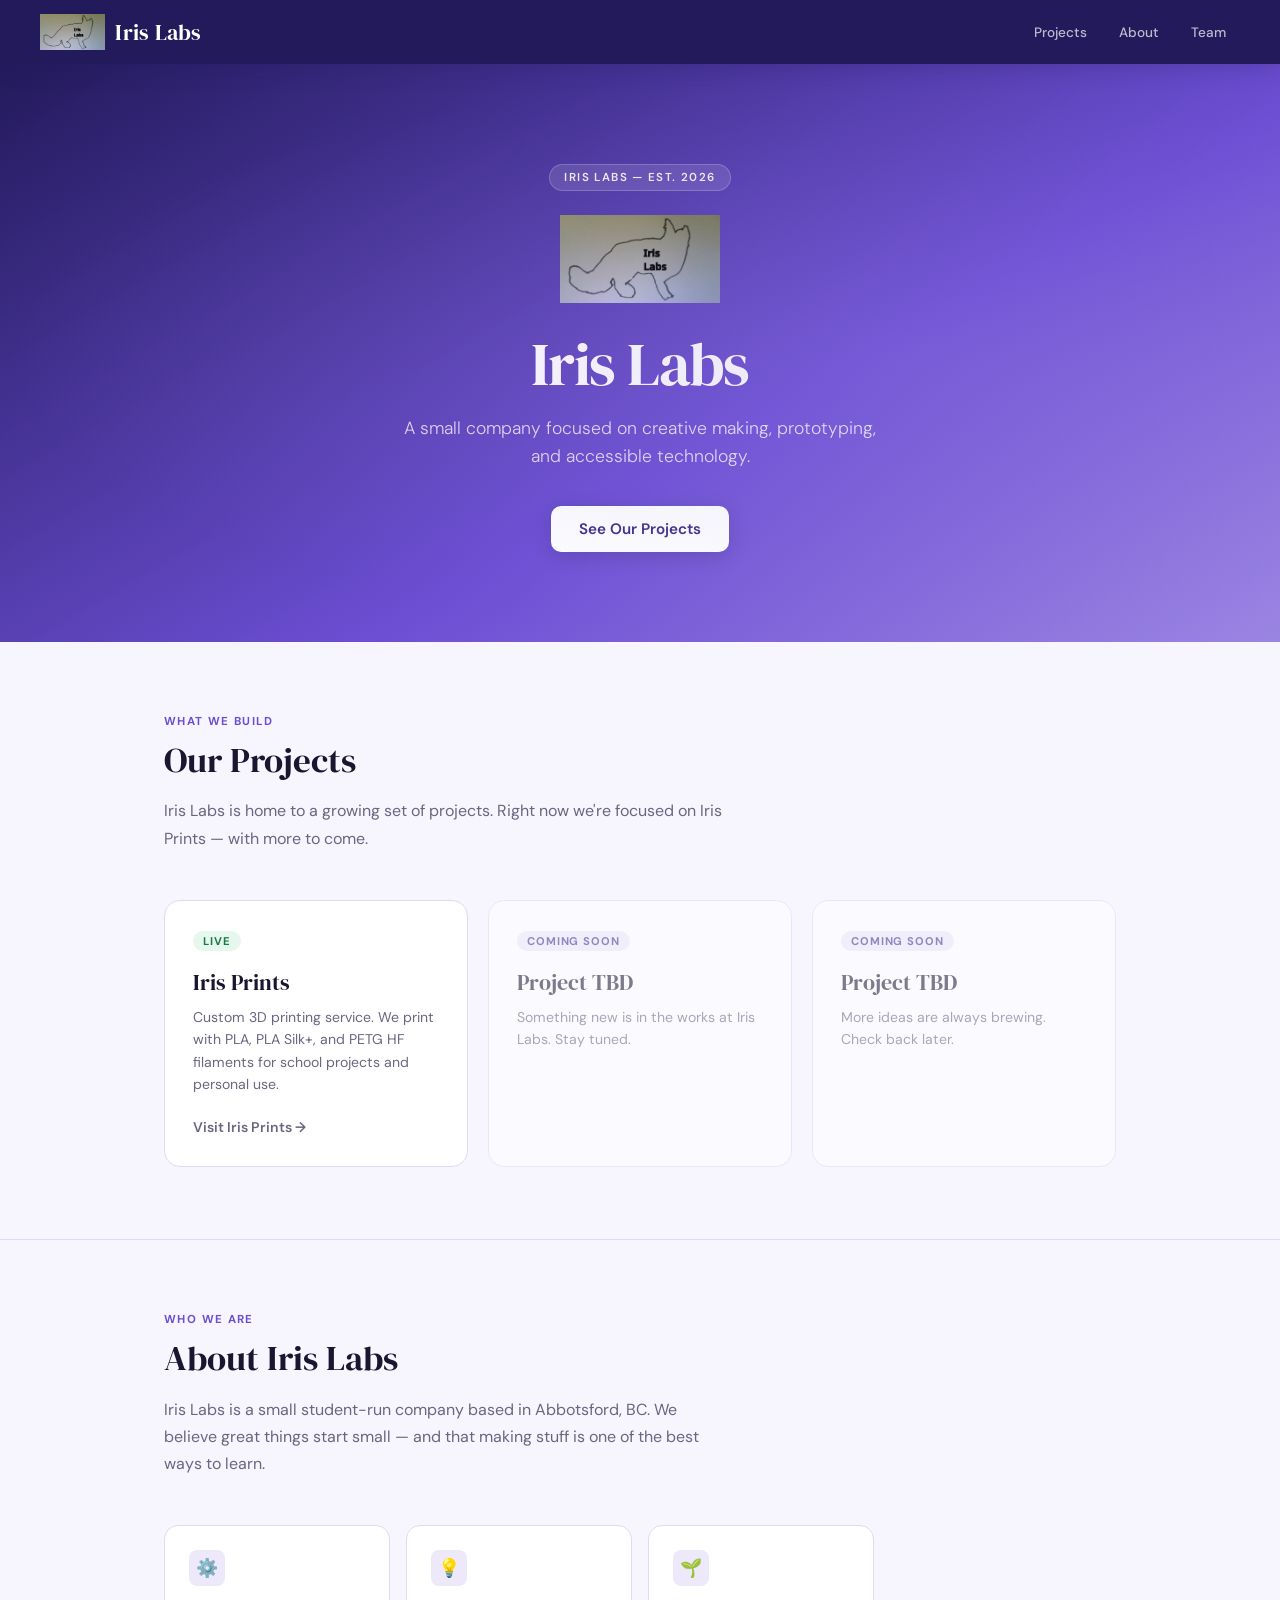
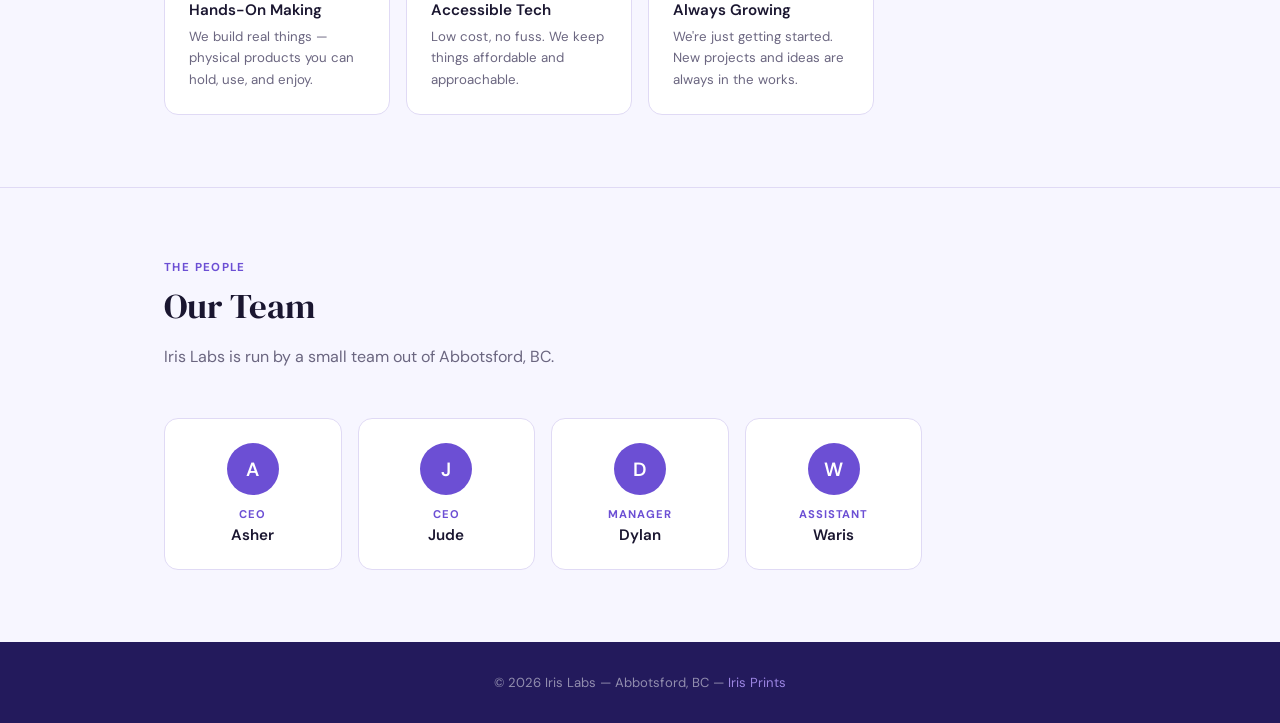
==== index.html @ fc442442 "add site files" ====
<!DOCTYPE html>
<html lang="en">
<head>
  <link rel="icon" type="image/png" href="assets/logo.png">
  <meta charset="UTF-8">
  <meta name="viewport" content="width=device-width, initial-scale=1.0">
  <title>Iris Labs</title>
  <link rel="stylesheet" href="style.css">
</head>
<body>

  <nav class="navbar">
    <a href="index.html" class="navbar-brand">
      <img src="assets/logo.png" alt="Iris Labs cat logo">
      Iris Labs
    </a>
    <div class="navbar-links">
      <a href="#projects">Projects</a>
      <a href="#about">About</a>
      <a href="#team">Team</a>
    </div>
  </nav>

  <!-- HERO -->
  <section class="hero">
    <div class="hero-eyebrow">Iris Labs — Est. 2026</div>
    <img src="assets/logo.png" alt="Iris Labs Logo" class="hero-logo">
    <h1>Iris Labs</h1>
    <p>A small company focused on creative making, prototyping, and accessible technology.</p>
    <a href="#projects" class="hero-cta">See Our Projects</a>
  </section>

  <!-- PROJECTS -->
  <section class="section" id="projects">
    <div class="container">
      <p class="section-label">What We Build</p>
      <h2>Our Projects</h2>
      <p class="section-intro">Iris Labs is home to a growing set of projects. Right now we're focused on Iris Prints — with more to come.</p>

      <div class="projects-grid">

        <a href="irisprints/index.html" class="project-card">
          <span class="project-tag tag-live">Live</span>
          <h3>Iris Prints</h3>
          <p>Custom 3D printing service. We print with PLA, PLA Silk+, and PETG HF filaments for school projects and personal use.</p>
          <p class="project-arrow">Visit Iris Prints →</p>
        </a>

        <div class="project-card coming-soon">
          <span class="project-tag tag-soon">Coming Soon</span>
          <h3>Project TBD</h3>
          <p>Something new is in the works at Iris Labs. Stay tuned.</p>
        </div>

        <div class="project-card coming-soon">
          <span class="project-tag tag-soon">Coming Soon</span>
          <h3>Project TBD</h3>
          <p>More ideas are always brewing. Check back later.</p>
        </div>

      </div>
    </div>
  </section>

  <hr class="divider">

  <!-- ABOUT -->
  <section class="section" id="about">
    <div class="container">
      <p class="section-label">Who We Are</p>
      <h2>About Iris Labs</h2>
      <p class="section-intro">Iris Labs is a small student-run company based in Abbotsford, BC. We believe great things start small — and that making stuff is one of the best ways to learn.</p>

      <div class="about-grid">
        <div class="about-card">
          <div class="about-card-icon">⚙️</div>
          <h4>Hands-On Making</h4>
          <p>We build real things — physical products you can hold, use, and enjoy.</p>
        </div>
        <div class="about-card">
          <div class="about-card-icon">💡</div>
          <h4>Accessible Tech</h4>
          <p>Low cost, no fuss. We keep things affordable and approachable.</p>
        </div>
        <div class="about-card">
          <div class="about-card-icon">🌱</div>
          <h4>Always Growing</h4>
          <p>We're just getting started. New projects and ideas are always in the works.</p>
        </div>
      </div>
    </div>
  </section>

  <hr class="divider">

  <!-- TEAM -->
  <section class="section" id="team">
    <div class="container">
      <p class="section-label">The People</p>
      <h2>Our Team</h2>
      <p class="section-intro">Iris Labs is run by a small team out of Abbotsford, BC.</p>

      <div class="team-grid">
        <div class="team-card">
          <div class="team-avatar">A</div>
          <p class="team-role">CEO</p>
          <p class="team-name">Asher</p>
        </div>
        <div class="team-card">
          <div class="team-avatar">J</div>
          <p class="team-role">CEO</p>
          <p class="team-name">Jude</p>
        </div>
        <div class="team-card">
          <div class="team-avatar">D</div>
          <p class="team-role">Manager</p>
          <p class="team-name">Dylan</p>
        </div>
        <div class="team-card">
          <div class="team-avatar">W</div>
          <p class="team-role">Assistant</p>
          <p class="team-name">Waris</p>
        </div>
      </div>
    </div>
  </section>

  <footer>
    &copy; 2026 Iris Labs &mdash; Abbotsford, BC &mdash; <a href="irisprints/index.html">Iris Prints</a>
  </footer>

</body>
</html>
---- style.css ----
@import url('https://fonts.googleapis.com/css2?family=DM+Serif+Display&family=DM+Sans:ital,wght@0,300;0,400;0,500;0,600;1,300&display=swap');

*, *::before, *::after { box-sizing: border-box; margin: 0; padding: 0; }

:root {
  --iris:       #6C4FD4;
  --iris-light: #EDE9FA;
  --iris-mid:   #9B85E2;
  --iris-dark:  #3C2D8A;
  --iris-deep:  #231A5C;
  --surface:    #F7F6FF;
  --white:      #ffffff;
  --text:       #1A1630;
  --muted:      #6B6680;
  --border:     #E0DAF5;
}

html { scroll-behavior: smooth; }

body {
  font-family: 'DM Sans', sans-serif;
  background: var(--surface);
  color: var(--text);
  min-height: 100vh;
}

/* ── NAVBAR ─────────────────────────────── */
.navbar {
  background: var(--iris-deep);
  display: flex;
  align-items: center;
  justify-content: space-between;
  padding: 0 40px;
  height: 64px;
  position: sticky;
  top: 0;
  z-index: 1000;
  box-shadow: 0 2px 20px rgba(35,26,92,0.25);
}

.navbar-brand {
  font-family: 'DM Serif Display', serif;
  font-size: 1.4rem;
  color: #fff;
  text-decoration: none;
  letter-spacing: 0.01em;
  display: flex;
  align-items: center;
  gap: 10px;
}

.navbar-brand img {
  height: 36px;
  width: auto;
}

.navbar-links { display: flex; gap: 4px; }

.navbar-links a {
  color: rgba(255,255,255,0.7);
  text-decoration: none;
  font-size: 0.85rem;
  font-weight: 500;
  padding: 7px 14px;
  border-radius: 6px;
  transition: background 0.2s, color 0.2s;
}

.navbar-links a:hover {
  background: rgba(255,255,255,0.1);
  color: #fff;
}

/* ── HERO ────────────────────────────────── */
.hero {
  background: linear-gradient(150deg, var(--iris-deep) 0%, var(--iris) 60%, var(--iris-mid) 100%);
  color: white;
  padding: 100px 40px 90px;
  text-align: center;
  position: relative;
  overflow: hidden;
}

.hero::before {
  content: '';
  position: absolute;
  inset: 0;
  background: radial-gradient(ellipse at 70% 50%, rgba(155,133,226,0.2) 0%, transparent 70%);
  pointer-events: none;
}

.hero-eyebrow {
  display: inline-block;
  background: rgba(255,255,255,0.12);
  border: 1px solid rgba(255,255,255,0.2);
  color: rgba(255,255,255,0.9);
  font-size: 0.72rem;
  font-weight: 600;
  letter-spacing: 0.12em;
  text-transform: uppercase;
  padding: 5px 14px;
  border-radius: 100px;
  margin-bottom: 24px;
}

.hero-logo {
  width: 160px;
  height: auto;
  margin: 0 auto 28px;
  display: block;
}

.hero h1 {
  font-family: 'DM Serif Display', serif;
  font-size: 3.8rem;
  font-weight: 400;
  letter-spacing: -0.02em;
  margin-bottom: 16px;
  line-height: 1.1;
}

.hero p {
  font-size: 1.1rem;
  opacity: 0.75;
  font-weight: 300;
  max-width: 480px;
  margin: 0 auto 36px;
  line-height: 1.6;
}

.hero-cta {
  display: inline-block;
  background: white;
  color: var(--iris-dark);
  font-weight: 600;
  font-size: 0.95rem;
  padding: 13px 28px;
  border-radius: 10px;
  text-decoration: none;
  transition: transform 0.2s, box-shadow 0.2s;
  box-shadow: 0 4px 20px rgba(0,0,0,0.15);
}

.hero-cta:hover {
  transform: translateY(-2px);
  box-shadow: 0 8px 28px rgba(0,0,0,0.2);
}

/* ── SECTIONS ────────────────────────────── */
.container {
  max-width: 1000px;
  margin: 0 auto;
  padding: 0 24px;
}

.section {
  padding: 72px 0;
}

.section-label {
  font-size: 0.72rem;
  font-weight: 700;
  letter-spacing: 0.12em;
  text-transform: uppercase;
  color: var(--iris);
  margin-bottom: 10px;
}

.section h2 {
  font-family: 'DM Serif Display', serif;
  font-size: 2.2rem;
  font-weight: 400;
  color: var(--text);
  margin-bottom: 16px;
  line-height: 1.2;
}

.section-intro {
  font-size: 1rem;
  color: var(--muted);
  line-height: 1.7;
  max-width: 560px;
  margin-bottom: 48px;
}

.divider {
  border: none;
  border-top: 1px solid var(--border);
}

/* ── PROJECTS GRID ───────────────────────── */
.projects-grid {
  display: grid;
  grid-template-columns: repeat(auto-fill, minmax(280px, 1fr));
  gap: 20px;
}

.project-card {
  background: var(--white);
  border: 1px solid var(--border);
  border-radius: 16px;
  padding: 28px;
  text-decoration: none;
  color: inherit;
  transition: transform 0.2s, box-shadow 0.2s;
  display: block;
}

.project-card:hover {
  transform: translateY(-3px);
  box-shadow: 0 10px 30px rgba(108,79,212,0.12);
}

.project-card.coming-soon {
  opacity: 0.55;
  cursor: default;
  pointer-events: none;
}

.project-tag {
  display: inline-block;
  font-size: 0.7rem;
  font-weight: 700;
  letter-spacing: 0.08em;
  text-transform: uppercase;
  padding: 3px 10px;
  border-radius: 100px;
  margin-bottom: 16px;
}

.tag-live {
  background: #E6F7EE;
  color: #1a7a45;
}

.tag-soon {
  background: var(--iris-light);
  color: var(--iris-dark);
}

.project-card h3 {
  font-family: 'DM Serif Display', serif;
  font-size: 1.4rem;
  font-weight: 400;
  color: var(--text);
  margin-bottom: 8px;
}

.project-card p {
  font-size: 0.88rem;
  color: var(--muted);
  line-height: 1.6;
}

.project-arrow {
  margin-top: 20px;
  font-size: 0.85rem;
  font-weight: 600;
  color: var(--iris);
}

/* ── ABOUT ───────────────────────────────── */
.about-grid {
  display: grid;
  grid-template-columns: repeat(auto-fill, minmax(220px, 1fr));
  gap: 16px;
  margin-top: 40px;
}

.about-card {
  background: var(--white);
  border: 1px solid var(--border);
  border-radius: 14px;
  padding: 24px;
}

.about-card-icon {
  width: 36px;
  height: 36px;
  background: var(--iris-light);
  border-radius: 8px;
  display: flex;
  align-items: center;
  justify-content: center;
  margin-bottom: 14px;
  font-size: 18px;
}

.about-card h4 {
  font-size: 0.95rem;
  font-weight: 600;
  color: var(--text);
  margin-bottom: 6px;
}

.about-card p {
  font-size: 0.83rem;
  color: var(--muted);
  line-height: 1.6;
}

/* ── TEAM ────────────────────────────────── */
.team-grid {
  display: grid;
  grid-template-columns: repeat(auto-fill, minmax(160px, 1fr));
  gap: 16px;
  margin-top: 40px;
}

.team-card {
  background: var(--white);
  border: 1px solid var(--border);
  border-radius: 14px;
  padding: 24px 16px;
  text-align: center;
}

.team-avatar {
  width: 52px;
  height: 52px;
  border-radius: 50%;
  background: var(--iris);
  color: white;
  font-size: 1.2rem;
  font-weight: 600;
  display: flex;
  align-items: center;
  justify-content: center;
  margin: 0 auto 12px;
}

.team-role {
  font-size: 0.7rem;
  font-weight: 700;
  letter-spacing: 0.08em;
  text-transform: uppercase;
  color: var(--iris);
  margin-bottom: 4px;
}

.team-name {
  font-weight: 600;
  font-size: 0.95rem;
  color: var(--text);
}

/* ── FOOTER ──────────────────────────────── */
footer {
  background: var(--iris-deep);
  color: rgba(255,255,255,0.5);
  text-align: center;
  padding: 32px 24px;
  font-size: 0.82rem;
}

footer a {
  color: var(--iris-mid);
  text-decoration: none;
}

footer a:hover { text-decoration: underline; }

@media (max-width: 600px) {
  .hero h1 { font-size: 2.4rem; }
  .navbar { padding: 0 16px; }
  .section { padding: 48px 0; }
}
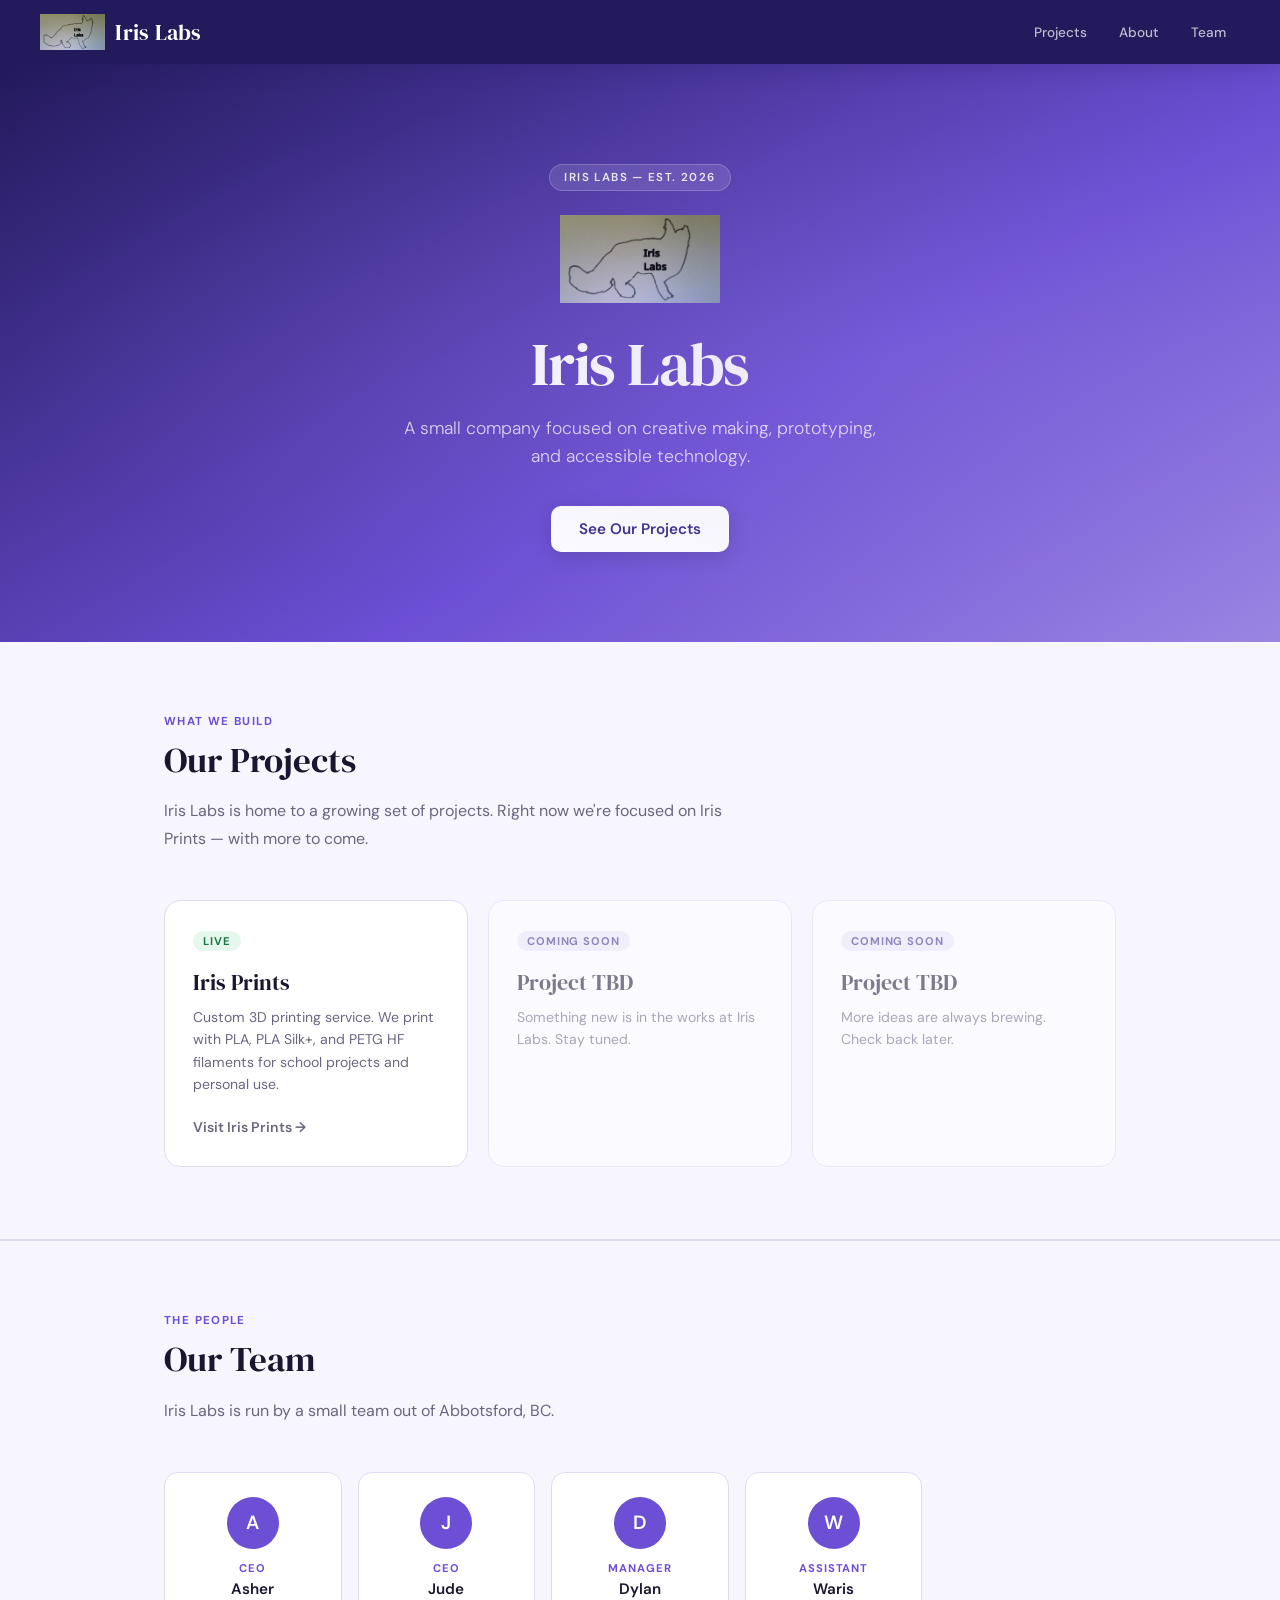
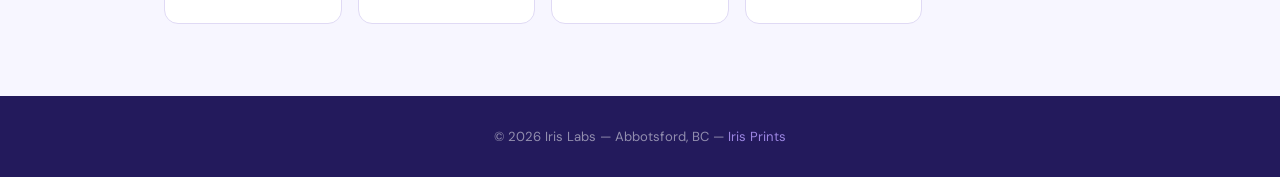
==== commit 6aeed68e: "Update index.html" ====
--- a/index.html
+++ b/index.html
@@ -64,33 +64,6 @@
 
   <hr class="divider">
 
-  <!-- ABOUT -->
-  <section class="section" id="about">
-    <div class="container">
-      <p class="section-label">Who We Are</p>
-      <h2>About Iris Labs</h2>
-      <p class="section-intro">Iris Labs is a small student-run company based in Abbotsford, BC. We believe great things start small — and that making stuff is one of the best ways to learn.</p>
-
-      <div class="about-grid">
-        <div class="about-card">
-          <div class="about-card-icon">⚙️</div>
-          <h4>Hands-On Making</h4>
-          <p>We build real things — physical products you can hold, use, and enjoy.</p>
-        </div>
-        <div class="about-card">
-          <div class="about-card-icon">💡</div>
-          <h4>Accessible Tech</h4>
-          <p>Low cost, no fuss. We keep things affordable and approachable.</p>
-        </div>
-        <div class="about-card">
-          <div class="about-card-icon">🌱</div>
-          <h4>Always Growing</h4>
-          <p>We're just getting started. New projects and ideas are always in the works.</p>
-        </div>
-      </div>
-    </div>
-  </section>
-
   <hr class="divider">
 
   <!-- TEAM -->
